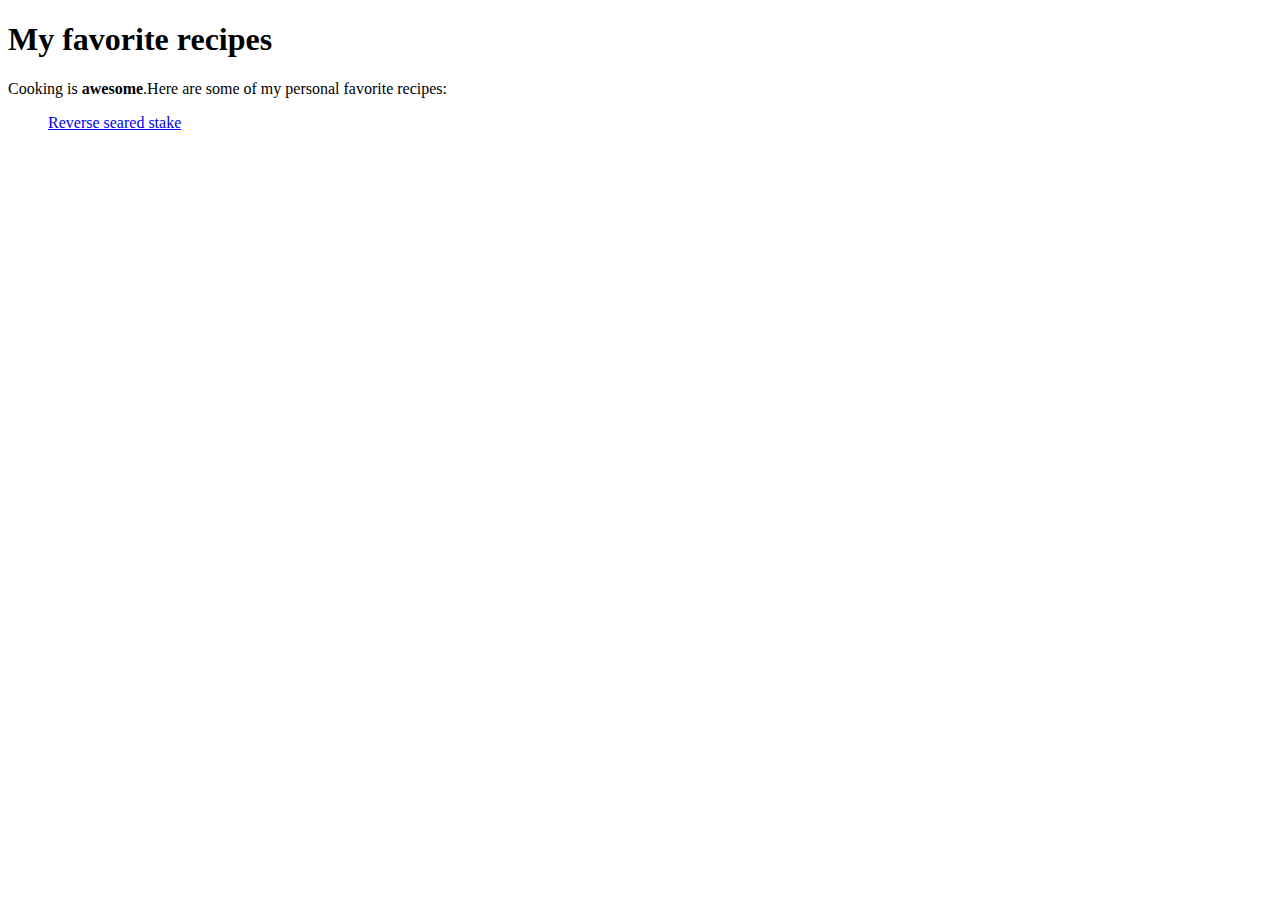
==== index.html @ de047ac7 "Initial structure" ====
<!DOCTYPE html>
<html lang="en">
<head>
    <meta charset="UTF-8">
    <meta name="viewport" content="width=device-width, initial-scale=1.0">
    <title>Recipes</title>
</head>
<body>
    <h1>My favorite recipes</h1>
    <p>Cooking is <strong>awesome</strong>.Here are some of my personal favorite recipes:</p>
    <ul>
        <a href="./recipes/steak.html">Reverse seared stake</a>
    </ul>
</body>
</html>
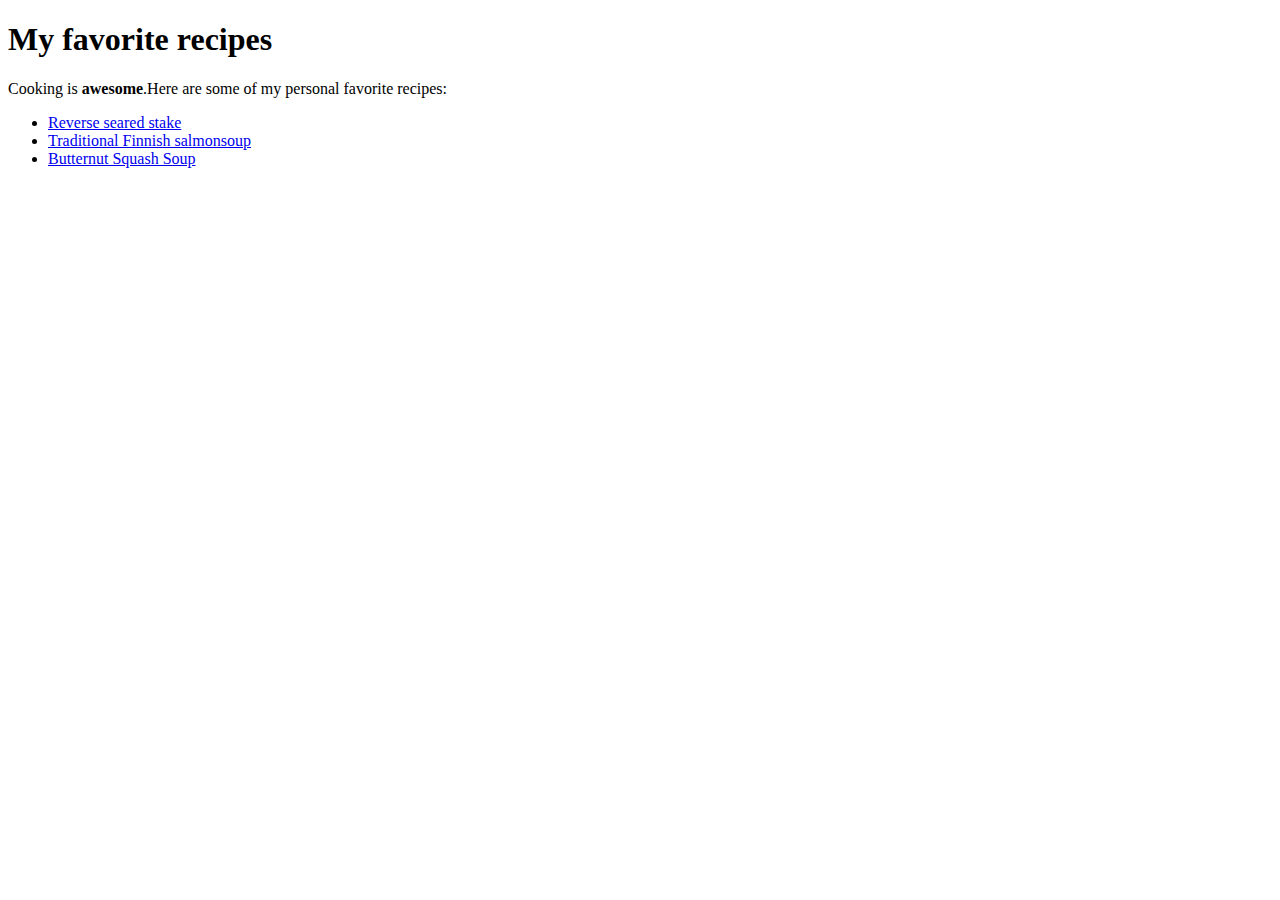
==== commit 94b8b06d: "All recipes links added" ====
--- a/index.html
+++ b/index.html
@@ -9,7 +9,10 @@
     <h1>My favorite recipes</h1>
     <p>Cooking is <strong>awesome</strong>.Here are some of my personal favorite recipes:</p>
     <ul>
-        <a href="./recipes/steak.html">Reverse seared stake</a>
+        <li><a href="./recipes/steak.html">Reverse seared stake</a></li>
+        <li><a href="./recipes/salmonsoup.html">Traditional Finnish salmonsoup</a></li>
+        <li><a href="./recipes/butternut.html">Butternut Squash Soup</a></li>
+
     </ul>
 </body>
 </html>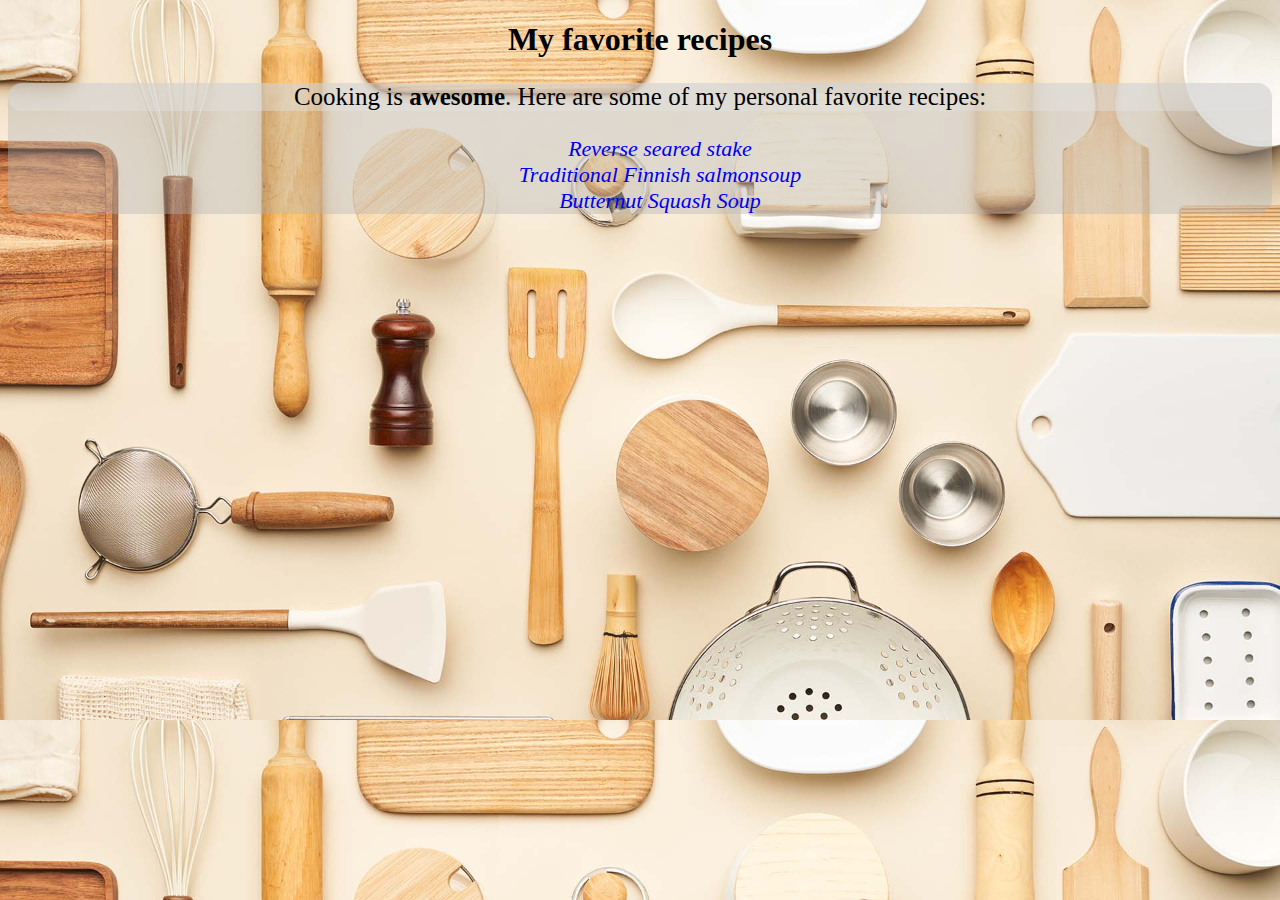
==== commit 34c040fb: "Added styles for each page" ====
--- a/index.html
+++ b/index.html
@@ -4,15 +4,18 @@
     <meta charset="UTF-8">
     <meta name="viewport" content="width=device-width, initial-scale=1.0">
     <title>Recipes</title>
+    <link rel="stylesheet" href="./css/style.css">
 </head>
 <body>
     <h1>My favorite recipes</h1>
-    <p>Cooking is <strong>awesome</strong>.Here are some of my personal favorite recipes:</p>
-    <ul>
-        <li><a href="./recipes/steak.html">Reverse seared stake</a></li>
-        <li><a href="./recipes/salmonsoup.html">Traditional Finnish salmonsoup</a></li>
-        <li><a href="./recipes/butternut.html">Butternut Squash Soup</a></li>
+    <div class="container">
+        <p class="intro">Cooking is <strong>awesome</strong>. Here are some of my personal favorite recipes:</p>
+        <ul class="link-list">
+            <li><a href="./recipes/steak.html">Reverse seared stake</a></li>
+            <li><a href="./recipes/salmonsoup.html">Traditional Finnish salmonsoup</a></li>
+            <li><a href="./recipes/butternut.html">Butternut Squash Soup</a></li>
 
-    </ul>
+        </ul>
+    </div>
 </body>
 </html>--- a/css/style.css
+++ b/css/style.css
@@ -0,0 +1,44 @@
+*{
+    text-align: center;
+}
+
+h3 {
+    font-size: 30px;
+}
+
+img{
+    border-radius: 15px;
+}
+
+body{
+    background-image: url("../img/background.jpg");
+    background-size: cover;
+}
+
+.container{
+    background-color: hsla(0, 0%, 71%, 0.4);
+    border-radius: 15px;
+    
+}
+
+p {
+    background-color: hsla(0, 0%, 89%, 0.4);
+    border-radius: 15px;
+    
+}
+
+.intro{
+    font-size: 25px;
+
+}
+
+li {
+    list-style: none;
+    font-size: 18px;
+}
+
+a {
+    font-size: 22px;
+    text-decoration: none;
+    font-style: oblique;
+}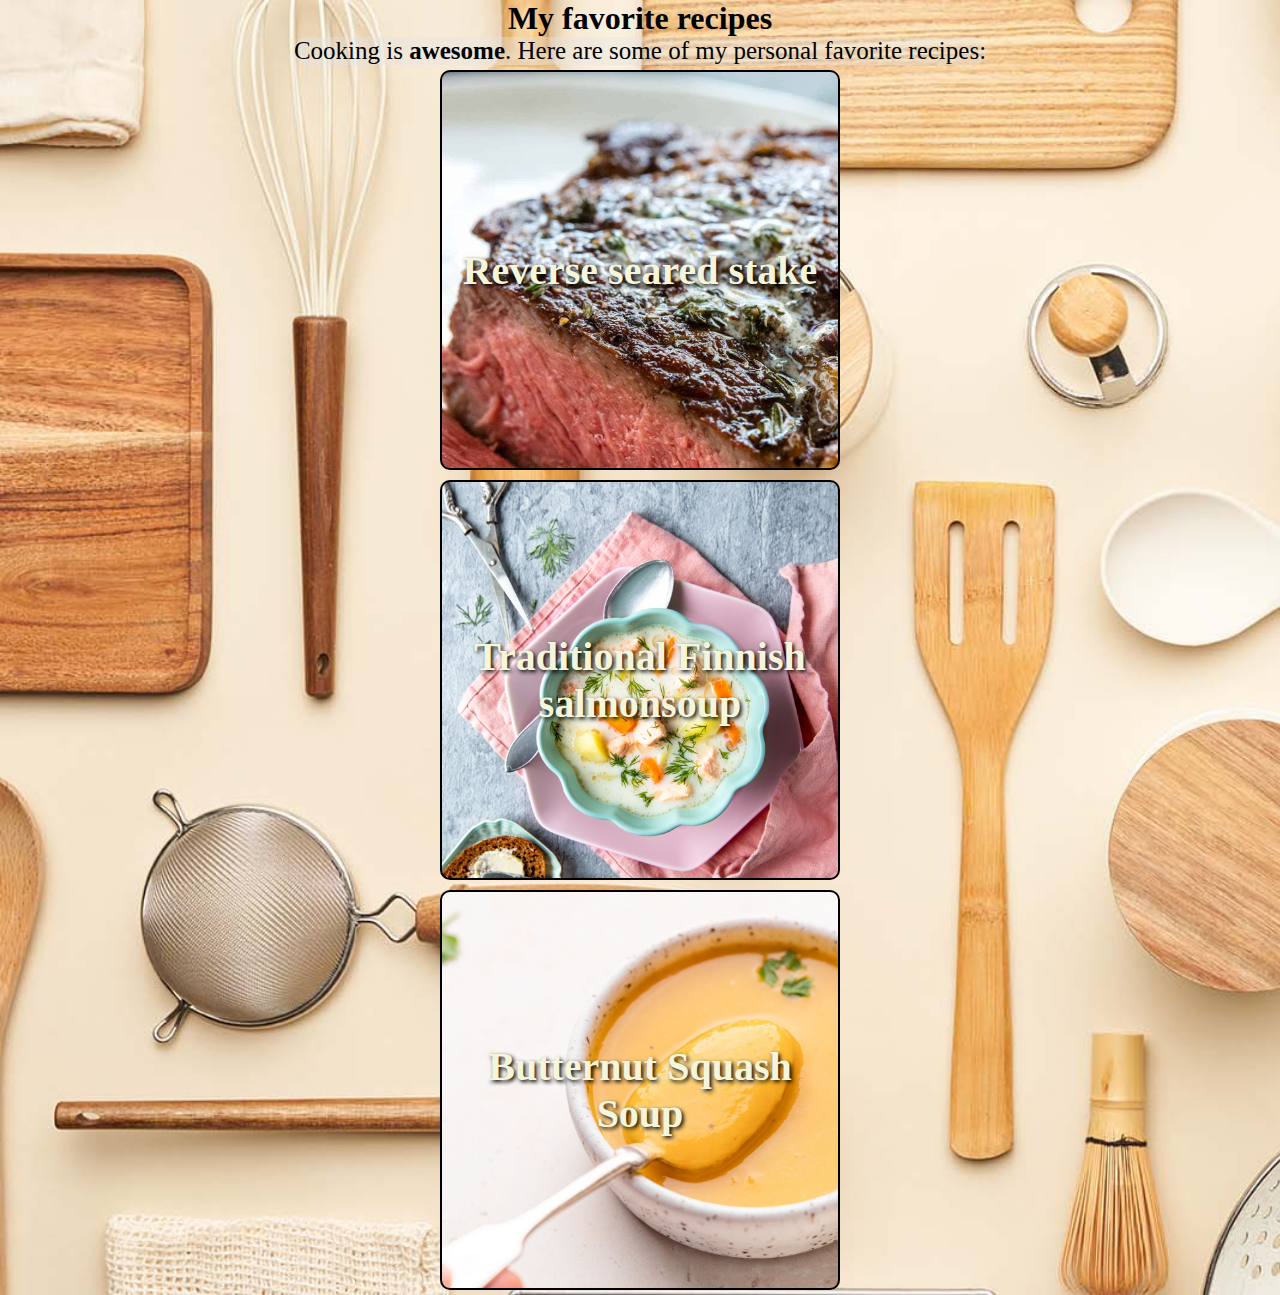
==== commit 83d2c153: "CSS changes" ====
--- a/index.html
+++ b/index.html
@@ -8,14 +8,11 @@
 </head>
 <body>
     <h1>My favorite recipes</h1>
-    <div class="container">
-        <p class="intro">Cooking is <strong>awesome</strong>. Here are some of my personal favorite recipes:</p>
-        <ul class="link-list">
-            <li><a href="./recipes/steak.html">Reverse seared stake</a></li>
-            <li><a href="./recipes/salmonsoup.html">Traditional Finnish salmonsoup</a></li>
-            <li><a href="./recipes/butternut.html">Butternut Squash Soup</a></li>
-
-        </ul>
+    <div class="main-container">
+    <p class="intro">Cooking is <strong>awesome</strong>. Here are some of my personal favorite recipes:</p>
+        <a href="./recipes/steak.html" id="link-1">Reverse seared stake</a>
+        <a href="./recipes/salmonsoup.html" id="link-2">Traditional Finnish salmonsoup</a>
+        <a href="./recipes/butternut.html" id="link-3">Butternut Squash Soup</a>
     </div>
 </body>
 </html>--- a/css/style.css
+++ b/css/style.css
@@ -1,4 +1,10 @@
 *{
+    margin: 0%;
+    padding: 0%;
+    box-sizing: border-box;
+}
+
+h1 {
     text-align: center;
 }
 
@@ -37,8 +43,47 @@
     font-size: 18px;
 }
 
-a {
-    font-size: 22px;
+.main-container{
+    display: flex;
+    flex-direction: column;
+    justify-content: center;
+    align-items: center;
+    text-align: center;
+}
+
+.main-container a{
+    display: flex;
+    height: 400px;
+    width: 400px;
+    justify-content: center;
+    align-items: center;
+    margin: 5px;
+    border-radius: 10px;
     text-decoration: none;
-    font-style: oblique;
+    color: beige;
+    font-size: 40px;
+    font-weight: bold;
+    text-shadow: 2px 2px 4px rgba(0, 0, 0, 1);
+    border: 2px solid black;
+}
+
+.main-container a:hover{
+    box-shadow: 0 4px 20px rgba(0, 0, 0, 0.9);
+    color: rgb(255, 255, 189);
+    font-weight: bolder;
+}
+
+#link-1{
+    background-image: url("../img/reverse_sear_steak.jpg");
+    background-size:cover ;
+}
+
+#link-2{
+    background-image: url("../img/lohikeitto.jpg");
+    background-size: cover;
+}
+
+#link-3{
+    background-image: url("../img/butternut-soup.jpg");
+    background-size:cover;
 }